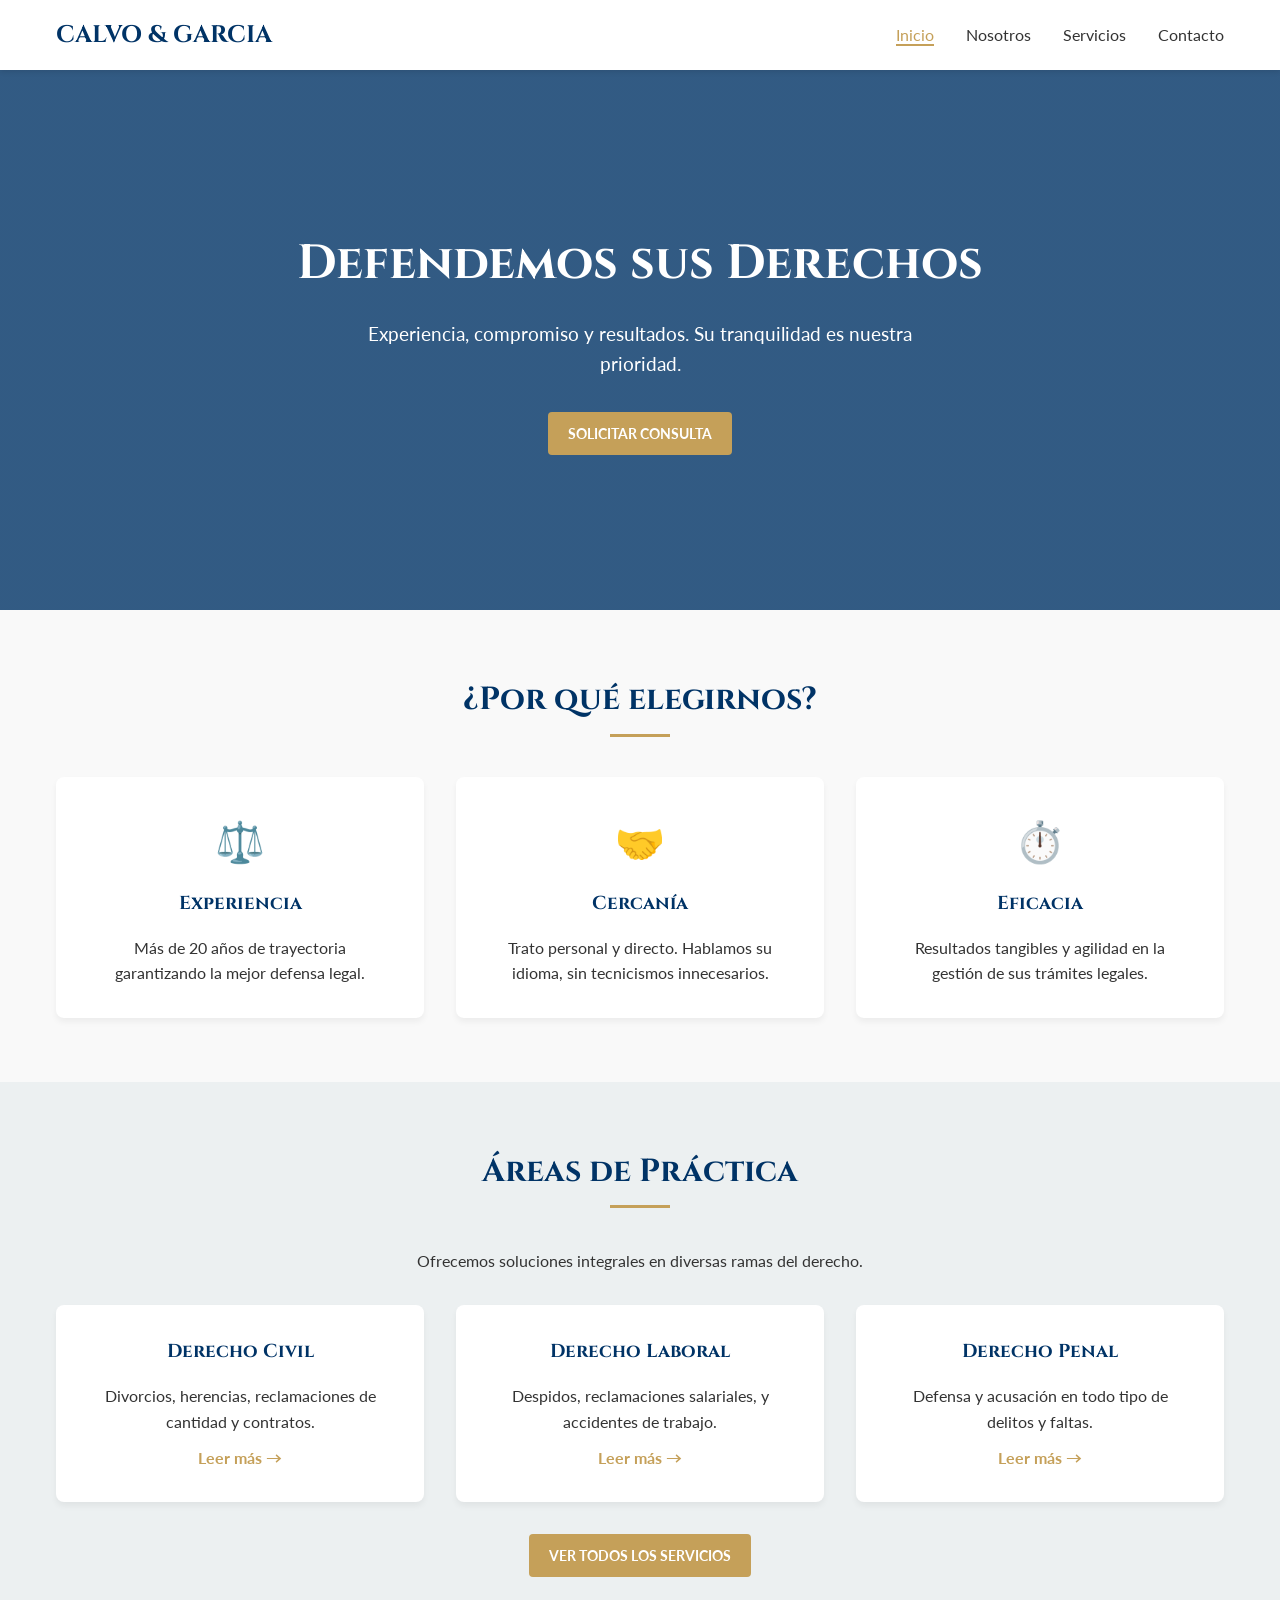
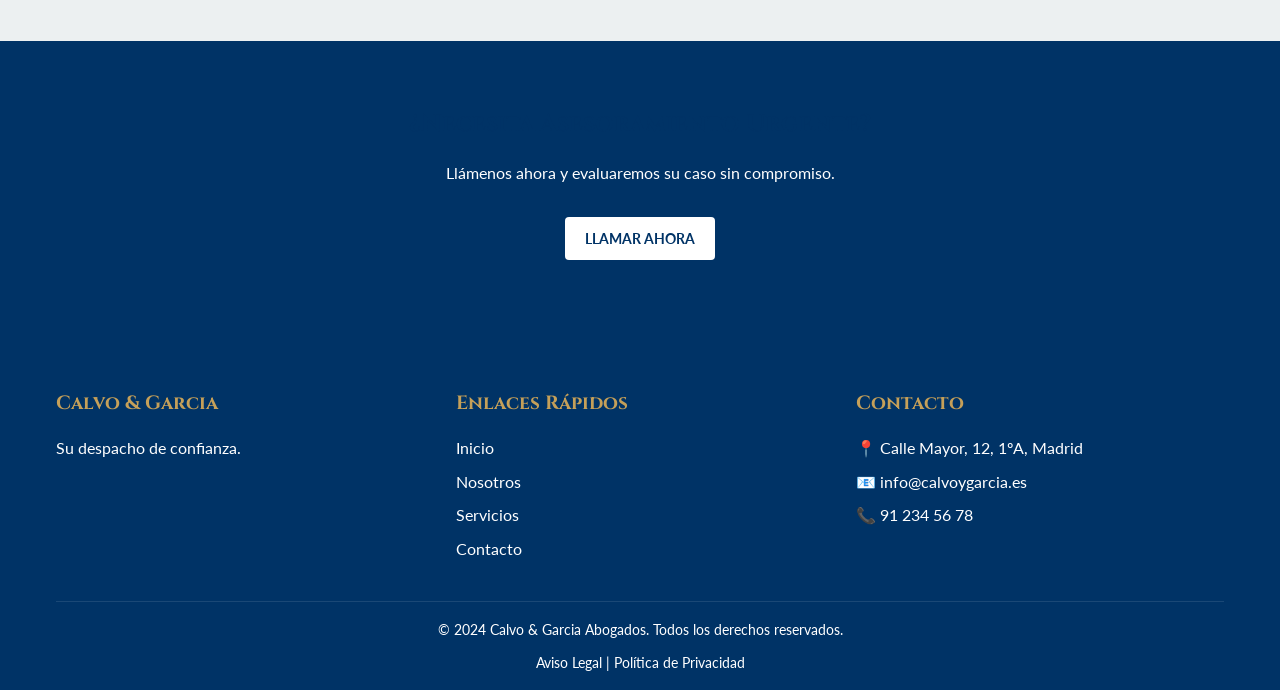
==== index.html @ b7dfd1fe "Primer commit" ====
<!DOCTYPE html>
<html lang="es">
<head>
    <meta charset="UTF-8">
    <meta name="viewport" content="width=device-width, initial-scale=1.0">
    <meta name="description" content="Calvo & Garcia Abogados. Despacho de abogados experto en derecho civil, penal y laboral. Defendemos sus derechos con profesionalidad y cercanía.">
    <title>Calvo & Garcia Abogados | Inicio</title>
    <!-- Google Fonts -->
    <link href="https://fonts.googleapis.com/css2?family=Cinzel:wght@400;700&family=Lato:wght@400;700&display=swap" rel="stylesheet">
    <link rel="stylesheet" href="css/style.css">
</head>
<body>

    <header>
        <div class="container">
            <nav role="navigation">
                <div class="logo">
                    <a href="index.html">CALVO & GARCIA</a>
                </div>
                <ul class="nav-links">
                    <li><a href="index.html" class="active">Inicio</a></li>
                    <li><a href="about.html">Nosotros</a></li>
                    <li><a href="services.html">Servicios</a></li>
                    <li><a href="contact.html">Contacto</a></li>
                </ul>
            </nav>
        </div>
    </header>

    <main>
        <!-- Hero Section -->
        <section class="hero">
            <div class="container">
                <h1>Defendemos sus Derechos</h1>
                <p>Experiencia, compromiso y resultados. Su tranquilidad es nuestra prioridad.</p>
                <a href="contact.html" class="btn">Solicitar Consulta</a>
            </div>
        </section>

        <!-- Value Proposition / About Teaser -->
        <section id="nosotros">
            <div class="container">
                <h2 class="section-title">¿Por qué elegirnos?</h2>
                <div class="services-grid">
                    <div class="service-card">
                        <div class="service-icon">⚖️</div>
                        <h3>Experiencia</h3>
                        <p>Más de 20 años de trayectoria garantizando la mejor defensa legal.</p>
                    </div>
                    <div class="service-card">
                        <div class="service-icon">🤝</div>
                        <h3>Cercanía</h3>
                        <p>Trato personal y directo. Hablamos su idioma, sin tecnicismos innecesarios.</p>
                    </div>
                    <div class="service-card">
                        <div class="service-icon">⏱️</div>
                        <h3>Eficacia</h3>
                        <p>Resultados tangibles y agilidad en la gestión de sus trámites legales.</p>
                    </div>
                </div>
            </div>
        </section>

        <!-- Featured Services -->
        <section id="servicios" style="background-color: var(--light-grey);">
            <div class="container">
                <h2 class="section-title">Áreas de Práctica</h2>
                <p style="text-align: center; margin-bottom: var(--spacing-lg);">Ofrecemos soluciones integrales en diversas ramas del derecho.</p>
                
                <div class="services-grid">
                    <article class="service-card">
                        <h3>Derecho Civil</h3>
                        <p>Divorcios, herencias, reclamaciones de cantidad y contratos.</p>
                        <a href="services.html#civil" style="color: var(--secondary-color); font-weight: bold; margin-top: 10px; display: inline-block;">Leer más &rarr;</a>
                    </article>
                    <article class="service-card">
                        <h3>Derecho Laboral</h3>
                        <p>Despidos, reclamaciones salariales, y accidentes de trabajo.</p>
                        <a href="services.html#laboral" style="color: var(--secondary-color); font-weight: bold; margin-top: 10px; display: inline-block;">Leer más &rarr;</a>
                    </article>
                    <article class="service-card">
                        <h3>Derecho Penal</h3>
                        <p>Defensa y acusación en todo tipo de delitos y faltas.</p>
                        <a href="services.html#penal" style="color: var(--secondary-color); font-weight: bold; margin-top: 10px; display: inline-block;">Leer más &rarr;</a>
                    </article>
                </div>
                <div style="text-align: center; margin-top: var(--spacing-lg);">
                    <a href="services.html" class="btn">Ver todos los servicios</a>
                </div>
            </div>
        </section>

        <!-- CTA Call -->
        <section style="background-color: var(--primary-color); color: var(--white); text-align: center;">
            <div class="container">
                <h2>¿Necesita Asesoramiento Urgente?</h2>
                <p style="margin-bottom: var(--spacing-lg);">Llámenos ahora y evaluaremos su caso sin compromiso.</p>
                <a href="tel:+34900000000" class="btn" style="background-color: var(--white); color: var(--primary-color);">Llamar Ahora</a>
            </div>
        </section>
    </main>

    <footer>
        <div class="container">
            <div class="footer-content">
                <div class="footer-column">
                    <h3>Calvo & Garcia</h3>
                    <p>Su despacho de confianza.</p>
                </div>
                <div class="footer-column">
                    <h3>Enlaces Rápidos</h3>
                    <ul>
                        <li><a href="index.html">Inicio</a></li>
                        <li><a href="about.html">Nosotros</a></li>
                        <li><a href="services.html">Servicios</a></li>
                        <li><a href="contact.html">Contacto</a></li>
                    </ul>
                </div>
                <div class="footer-column">
                    <h3>Contacto</h3>
                    <ul>
                        <li>📍 Calle Mayor, 12, 1ºA, Madrid</li>
                        <li>📧 info@calvoygarcia.es</li>
                        <li>📞 91 234 56 78</li>
                    </ul>
                </div>
            </div>
            <div class="footer-bottom">
                <p>&copy; 2024 Calvo & Garcia Abogados. Todos los derechos reservados.</p>
                <div style="margin-top: 10px;">
                    <a href="legal.html">Aviso Legal</a> | <a href="legal.html#privacidad">Política de Privacidad</a>
                </div>
            </div>
        </div>
    </footer>

</body>
</html>
---- css/style.css ----
:root {
    /* Colors */
    --primary-color: #003366; /* Azul Marino */
    --secondary-color: #C5A059; /* Dorado/Ocre */
    --bg-color: #F9F9F9;
    --text-color: #333333;
    --white: #ffffff;
    --light-grey: #ecf0f1;

    /* Typography */
    --font-heading: 'Cinzel', serif;
    --font-body: 'Lato', sans-serif;

    /* Spacing */
    --spacing-sm: 8px;
    --spacing-md: 16px;
    --spacing-lg: 32px;
    --spacing-xl: 64px;
}

/* Reset & Base Styles */
* {
    box-sizing: border-box;
    margin: 0;
    padding: 0;
}

body {
    font-family: var(--font-body);
    background-color: var(--bg-color);
    color: var(--text-color);
    line-height: 1.6;
}

h1, h2, h3, h4, h5, h6 {
    font-family: var(--font-heading);
    color: var(--primary-color);
    margin-bottom: var(--spacing-md);
}

a {
    text-decoration: none;
    color: inherit;
    transition: color 0.3s ease;
}

ul {
    list-style: none;
}

img {
    max-width: 100%;
    height: auto;
    display: block;
}

/* Utility Classes */
.container {
    max-width: 1200px;
    margin: 0 auto;
    padding: 0 var(--spacing-md);
}

.btn {
    display: inline-block;
    padding: 10px 20px;
    background-color: var(--secondary-color);
    color: var(--white);
    border-radius: 4px;
    font-weight: bold;
    text-transform: uppercase;
    font-size: 0.9rem;
}

.btn:hover {
    background-color: #b08d4e;
}

/* Header & Nav */
header {
    background-color: var(--white);
    box-shadow: 0 2px 5px rgba(0,0,0,0.1);
    position: sticky;
    top: 0;
    z-index: 1000;
}

nav {
    display: flex;
    justify-content: space-between;
    align-items: center;
    padding: var(--spacing-md) 0;
}

.logo {
    font-family: var(--font-heading);
    font-size: 1.5rem;
    font-weight: bold;
    color: var(--primary-color);
}

.nav-links {
    display: flex;
    gap: var(--spacing-lg);
}

.nav-links a:hover, .nav-links a.active {
    color: var(--secondary-color);
    border-bottom: 2px solid var(--secondary-color);
}

/* Hero Section */
.hero {
    background: linear-gradient(rgba(0, 51, 102, 0.8), rgba(0, 51, 102, 0.8)), url('../img/office-bg.jpg');
    background-size: cover;
    background-position: center;
    color: var(--white);
    text-align: center;
    padding: 100px 0;
    min-height: 60vh;
    display: flex;
    align-items: center;
    justify-content: center;
}

.hero h1 {
    color: var(--white);
    font-size: 3rem;
    margin-bottom: var(--spacing-md);
}

.hero p {
    font-size: 1.2rem;
    margin-bottom: var(--spacing-lg);
    max-width: 600px;
    margin-left: auto;
    margin-right: auto;
}

/* Sections General */
section {
    padding: var(--spacing-xl) 0;
}

.section-title {
    text-align: center;
    font-size: 2rem;
    margin-bottom: var(--spacing-lg);
    position: relative;
    padding-bottom: var(--spacing-sm);
}

.section-title::after {
    content: '';
    display: block;
    width: 60px;
    height: 3px;
    background-color: var(--secondary-color);
    margin: var(--spacing-sm) auto 0;
}

/* Services Grid */
.services-grid {
    display: grid;
    grid-template-columns: repeat(auto-fit, minmax(300px, 1fr));
    gap: var(--spacing-lg);
}

.service-card {
    background: var(--white);
    padding: var(--spacing-lg);
    border-radius: 8px;
    box-shadow: 0 4px 6px rgba(0,0,0,0.05);
    text-align: center;
    transition: transform 0.3s ease;
}

.service-card:hover {
    transform: translateY(-5px);
}

.service-icon {
    font-size: 2.5rem;
    color: var(--secondary-color);
    margin-bottom: var(--spacing-md);
}

/* Footer */
footer {
    background-color: var(--primary-color);
    color: var(--white);
    padding: var(--spacing-xl) 0 var(--spacing-md);
    margin-top: auto;
}

.footer-content {
    display: grid;
    grid-template-columns: repeat(auto-fit, minmax(200px, 1fr));
    gap: var(--spacing-lg);
    margin-bottom: var(--spacing-lg);
}

.footer-column h3 {
    color: var(--secondary-color);
    font-size: 1.2rem;
}

.footer-column ul li {
    margin-bottom: var(--spacing-sm);
}

.footer-bottom {
    text-align: center;
    padding-top: var(--spacing-md);
    border-top: 1px solid rgba(255,255,255,0.1);
    font-size: 0.9rem;
}

/* Breadcrumbs */
.breadcrumbs {
    padding: var(--spacing-md) 0;
    font-size: 0.9rem;
    color: #666;
    background-color: var(--light-grey);
}

.breadcrumbs a {
    color: var(--primary-color);
}

.breadcrumbs span {
    margin: 0 var(--spacing-sm);
}

/* Responsive utilities */
@media (max-width: 768px) {
    .nav-links {
        display: none; /* Mobile menu to be implemented if JS allowed, else stack */
    }
    
    .hero h1 {
        font-size: 2rem;
    }
}
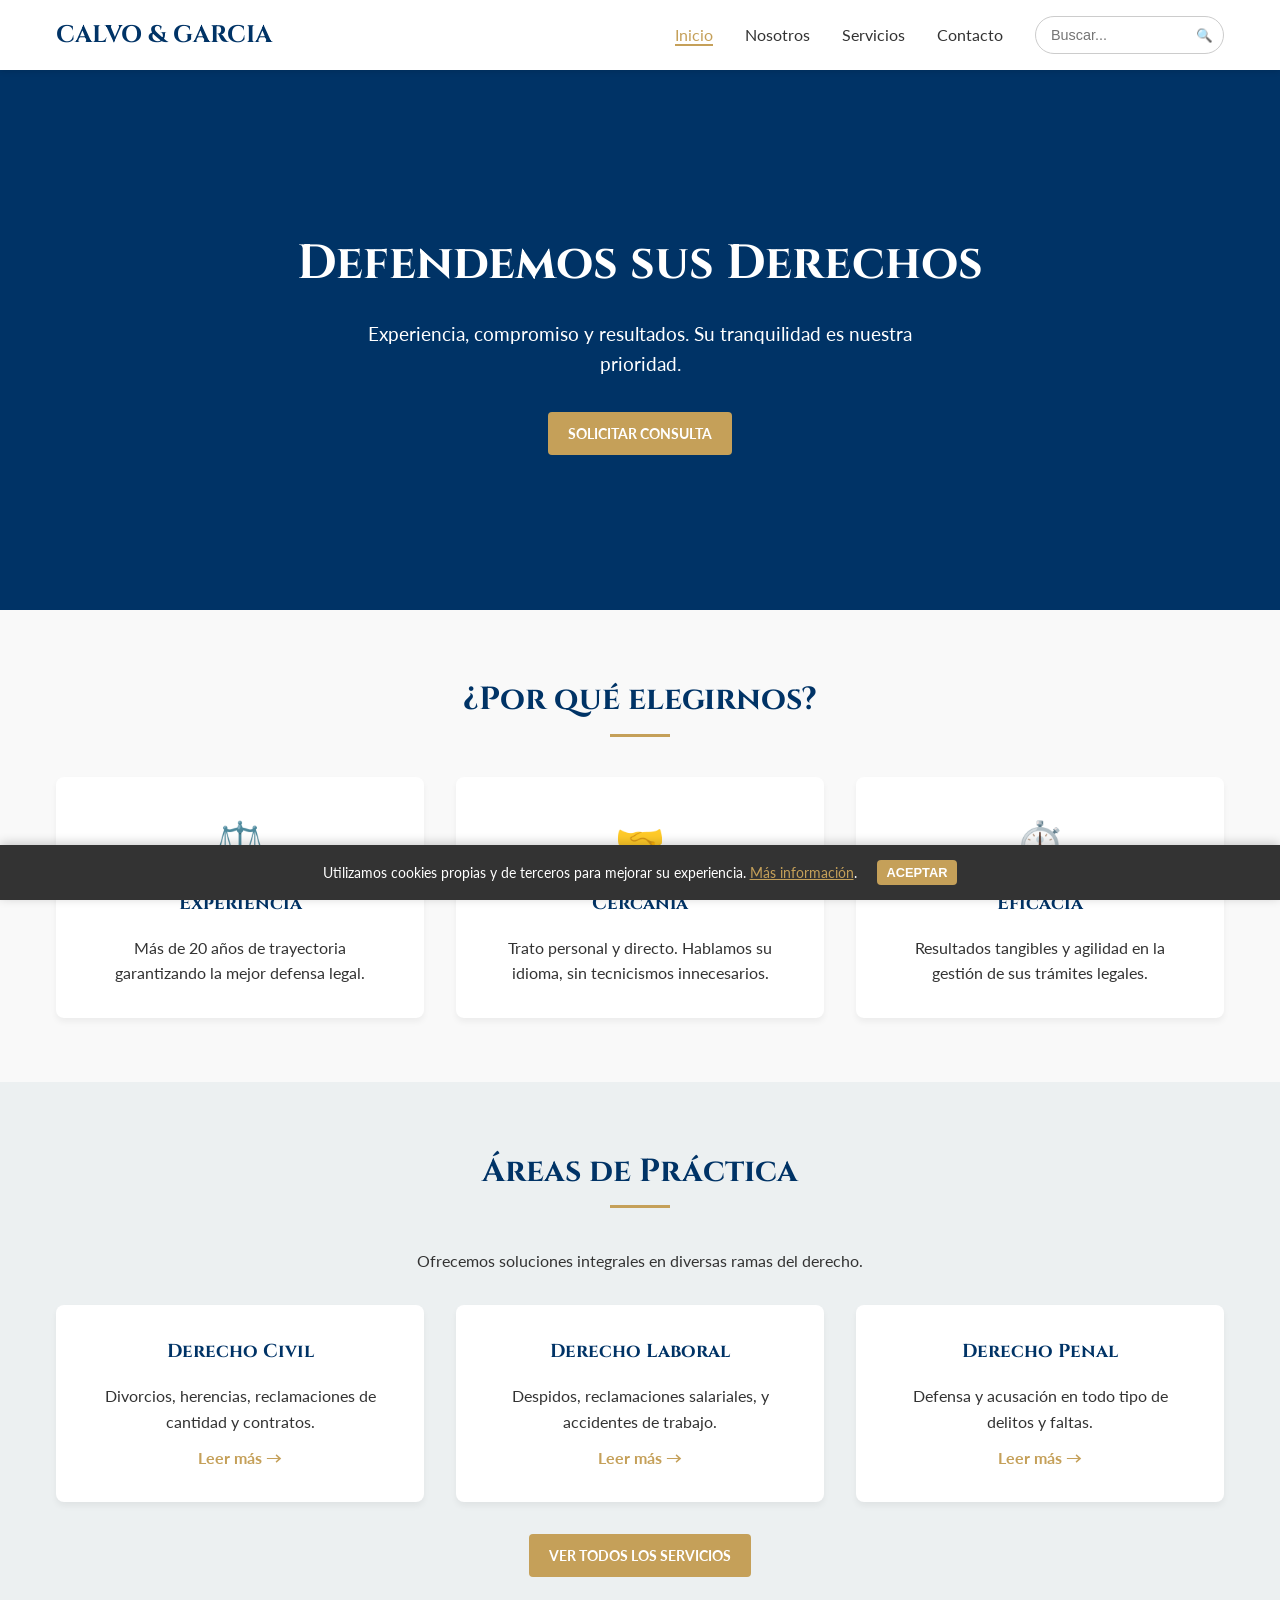
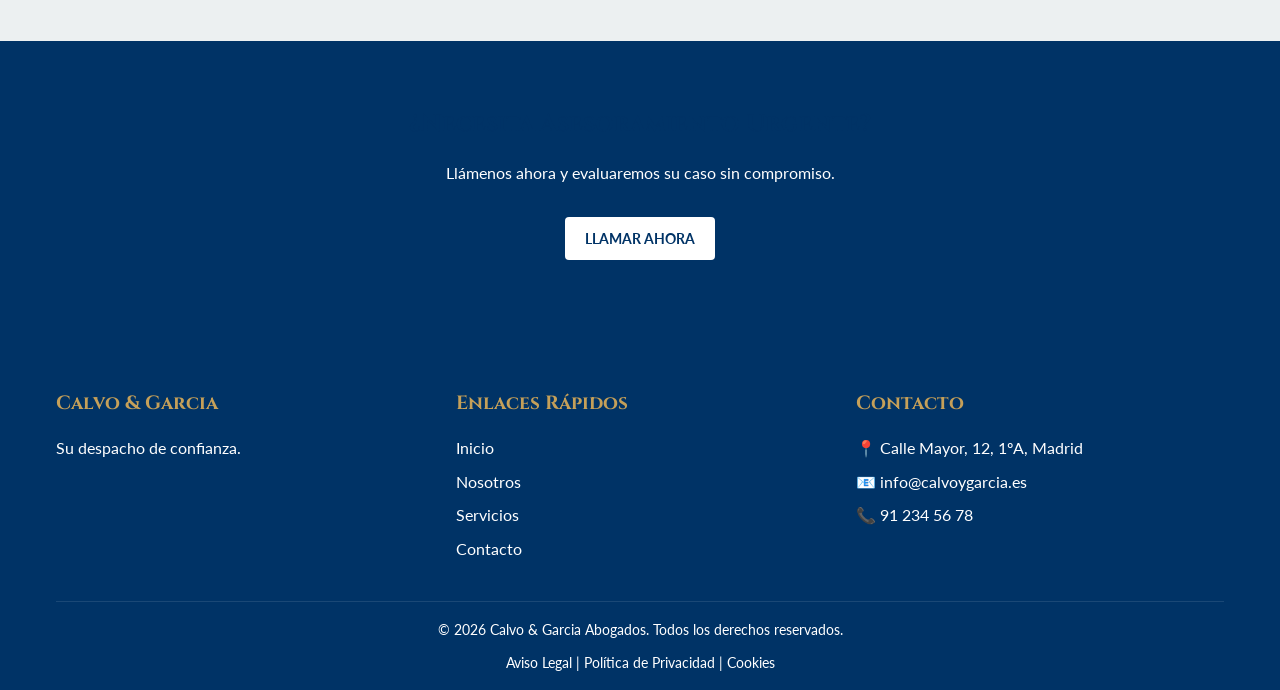
==== commit cca5ae97: "Segundo commit" ====
--- a/index.html
+++ b/index.html
@@ -1,14 +1,18 @@
 <!DOCTYPE html>
 <html lang="es">
+
 <head>
     <meta charset="UTF-8">
     <meta name="viewport" content="width=device-width, initial-scale=1.0">
-    <meta name="description" content="Calvo & Garcia Abogados. Despacho de abogados experto en derecho civil, penal y laboral. Defendemos sus derechos con profesionalidad y cercanía.">
+    <meta name="description"
+        content="Calvo & Garcia Abogados. Despacho de abogados experto en derecho civil, penal y laboral en Madrid. Primera consulta gratuita.">
     <title>Calvo & Garcia Abogados | Inicio</title>
     <!-- Google Fonts -->
-    <link href="https://fonts.googleapis.com/css2?family=Cinzel:wght@400;700&family=Lato:wght@400;700&display=swap" rel="stylesheet">
+    <link href="https://fonts.googleapis.com/css2?family=Cinzel:wght@400;700&family=Lato:wght@400;700&display=swap"
+        rel="stylesheet">
     <link rel="stylesheet" href="css/style.css">
 </head>
+
 <body>
 
     <header>
@@ -22,6 +26,11 @@
                     <li><a href="about.html">Nosotros</a></li>
                     <li><a href="services.html">Servicios</a></li>
                     <li><a href="contact.html">Contacto</a></li>
+                    <!-- Buscador Visual -->
+                    <li class="search-box">
+                        <input type="text" placeholder="Buscar...">
+                        <button type="button" aria-label="Buscar">🔍</button>
+                    </li>
                 </ul>
             </nav>
         </div>
@@ -65,23 +74,30 @@
         <section id="servicios" style="background-color: var(--light-grey);">
             <div class="container">
                 <h2 class="section-title">Áreas de Práctica</h2>
-                <p style="text-align: center; margin-bottom: var(--spacing-lg);">Ofrecemos soluciones integrales en diversas ramas del derecho.</p>
-                
+                <p style="text-align: center; margin-bottom: var(--spacing-lg);">Ofrecemos soluciones integrales en
+                    diversas ramas del derecho.</p>
+
                 <div class="services-grid">
                     <article class="service-card">
                         <h3>Derecho Civil</h3>
                         <p>Divorcios, herencias, reclamaciones de cantidad y contratos.</p>
-                        <a href="services.html#civil" style="color: var(--secondary-color); font-weight: bold; margin-top: 10px; display: inline-block;">Leer más &rarr;</a>
+                        <a href="services.html#civil"
+                            style="color: var(--secondary-color); font-weight: bold; margin-top: 10px; display: inline-block;">Leer
+                            más &rarr;</a>
                     </article>
                     <article class="service-card">
                         <h3>Derecho Laboral</h3>
                         <p>Despidos, reclamaciones salariales, y accidentes de trabajo.</p>
-                        <a href="services.html#laboral" style="color: var(--secondary-color); font-weight: bold; margin-top: 10px; display: inline-block;">Leer más &rarr;</a>
+                        <a href="services.html#laboral"
+                            style="color: var(--secondary-color); font-weight: bold; margin-top: 10px; display: inline-block;">Leer
+                            más &rarr;</a>
                     </article>
                     <article class="service-card">
                         <h3>Derecho Penal</h3>
                         <p>Defensa y acusación en todo tipo de delitos y faltas.</p>
-                        <a href="services.html#penal" style="color: var(--secondary-color); font-weight: bold; margin-top: 10px; display: inline-block;">Leer más &rarr;</a>
+                        <a href="services.html#penal"
+                            style="color: var(--secondary-color); font-weight: bold; margin-top: 10px; display: inline-block;">Leer
+                            más &rarr;</a>
                     </article>
                 </div>
                 <div style="text-align: center; margin-top: var(--spacing-lg);">
@@ -95,7 +111,8 @@
             <div class="container">
                 <h2>¿Necesita Asesoramiento Urgente?</h2>
                 <p style="margin-bottom: var(--spacing-lg);">Llámenos ahora y evaluaremos su caso sin compromiso.</p>
-                <a href="tel:+34900000000" class="btn" style="background-color: var(--white); color: var(--primary-color);">Llamar Ahora</a>
+                <a href="tel:+34900000000" class="btn"
+                    style="background-color: var(--white); color: var(--primary-color);">Llamar Ahora</a>
             </div>
         </section>
     </main>
@@ -126,13 +143,39 @@
                 </div>
             </div>
             <div class="footer-bottom">
-                <p>&copy; 2024 Calvo & Garcia Abogados. Todos los derechos reservados.</p>
+                <p>&copy; 2026 Calvo & Garcia Abogados. Todos los derechos reservados.</p>
                 <div style="margin-top: 10px;">
-                    <a href="legal.html">Aviso Legal</a> | <a href="legal.html#privacidad">Política de Privacidad</a>
+                    <a href="legal.html">Aviso Legal</a> | <a href="legal.html#privacidad">Política de Privacidad</a> |
+                    <a href="legal.html#cookies">Cookies</a>
                 </div>
             </div>
         </div>
     </footer>
 
+    <!-- Banner de Cookies -->
+    <div id="cookie-banner" class="cookie-banner">
+        <p>Utilizamos cookies propias y de terceros para mejorar su experiencia. <a href="legal.html#cookies">Más
+                información</a>.</p>
+        <button id="accept-cookies" class="btn btn-sm">Aceptar</button>
+    </div>
+
+    <script>
+        // Script para interactuar con el banner de cookies (simulado)
+        document.addEventListener('DOMContentLoaded', function () {
+            const banner = document.getElementById('cookie-banner');
+            const acceptBtn = document.getElementById('accept-cookies');
+
+            // Comprobar si ya se aceptaron (simulación con localStorage)
+            if (localStorage.getItem('cookiesAccepted') === 'true') {
+                banner.style.display = 'none';
+            }
+
+            acceptBtn.addEventListener('click', function () {
+                banner.style.display = 'none';
+                localStorage.setItem('cookiesAccepted', 'true');
+            });
+        });
+    </script>
 </body>
-</html>
+
+</html>
--- a/css/style.css
+++ b/css/style.css
@@ -1,11 +1,14 @@
 :root {
     /* Colors */
-    --primary-color: #003366; /* Azul Marino */
-    --secondary-color: #C5A059; /* Dorado/Ocre */
+    --primary-color: #003366;
+    /* Azul Marino */
+    --secondary-color: #C5A059;
+    /* Dorado/Ocre */
     --bg-color: #F9F9F9;
     --text-color: #333333;
     --white: #ffffff;
     --light-grey: #ecf0f1;
+    --dark-grey: #333;
 
     /* Typography */
     --font-heading: 'Cinzel', serif;
@@ -30,9 +33,17 @@
     background-color: var(--bg-color);
     color: var(--text-color);
     line-height: 1.6;
-}
-
-h1, h2, h3, h4, h5, h6 {
+    display: flex;
+    flex-direction: column;
+    min-height: 100vh;
+}
+
+h1,
+h2,
+h3,
+h4,
+h5,
+h6 {
     font-family: var(--font-heading);
     color: var(--primary-color);
     margin-bottom: var(--spacing-md);
@@ -66,20 +77,27 @@
     padding: 10px 20px;
     background-color: var(--secondary-color);
     color: var(--white);
+    border: none;
     border-radius: 4px;
     font-weight: bold;
     text-transform: uppercase;
     font-size: 0.9rem;
+    cursor: pointer;
 }
 
 .btn:hover {
     background-color: #b08d4e;
+}
+
+.btn-sm {
+    padding: 5px 10px;
+    font-size: 0.8rem;
 }
 
 /* Header & Nav */
 header {
     background-color: var(--white);
-    box-shadow: 0 2px 5px rgba(0,0,0,0.1);
+    box-shadow: 0 2px 5px rgba(0, 0, 0, 0.1);
     position: sticky;
     top: 0;
     z-index: 1000;
@@ -102,16 +120,48 @@
 .nav-links {
     display: flex;
     gap: var(--spacing-lg);
-}
-
-.nav-links a:hover, .nav-links a.active {
+    align-items: center;
+}
+
+.nav-links a.active {
     color: var(--secondary-color);
     border-bottom: 2px solid var(--secondary-color);
+}
+
+.nav-links a:hover {
+    color: var(--secondary-color);
+}
+
+/* Search Bar (Visual Only) */
+.search-box {
+    display: flex;
+    align-items: center;
+    border: 1px solid #ccc;
+    border-radius: 20px;
+    padding: 5px 10px;
+    background-color: var(--white);
+}
+
+.search-box input {
+    border: none;
+    outline: none;
+    padding: 5px;
+    font-size: 0.9rem;
+    width: 150px;
+}
+
+.search-box button {
+    background: none;
+    border: none;
+    cursor: pointer;
+    color: var(--primary-color);
 }
 
 /* Hero Section */
 .hero {
     background: linear-gradient(rgba(0, 51, 102, 0.8), rgba(0, 51, 102, 0.8)), url('../img/office-bg.jpg');
+    background-color: var(--primary-color);
+    /* Fallback */
     background-size: cover;
     background-position: center;
     color: var(--white);
@@ -170,7 +220,7 @@
     background: var(--white);
     padding: var(--spacing-lg);
     border-radius: 8px;
-    box-shadow: 0 4px 6px rgba(0,0,0,0.05);
+    box-shadow: 0 4px 6px rgba(0, 0, 0, 0.05);
     text-align: center;
     transition: transform 0.3s ease;
 }
@@ -212,7 +262,7 @@
 .footer-bottom {
     text-align: center;
     padding-top: var(--spacing-md);
-    border-top: 1px solid rgba(255,255,255,0.1);
+    border-top: 1px solid rgba(255, 255, 255, 0.1);
     font-size: 0.9rem;
 }
 
@@ -232,13 +282,47 @@
     margin: 0 var(--spacing-sm);
 }
 
+/* Cookie Banner */
+.cookie-banner {
+    position: fixed;
+    bottom: 0;
+    left: 0;
+    width: 100%;
+    background-color: var(--dark-grey);
+    color: var(--white);
+    padding: 15px;
+    text-align: center;
+    display: flex;
+    justify-content: center;
+    align-items: center;
+    gap: 20px;
+    z-index: 9999;
+    box-shadow: 0 -2px 10px rgba(0, 0, 0, 0.2);
+}
+
+.cookie-banner p {
+    font-size: 0.9rem;
+    margin: 0;
+}
+
+.cookie-banner a {
+    color: var(--secondary-color);
+    text-decoration: underline;
+}
+
 /* Responsive utilities */
 @media (max-width: 768px) {
     .nav-links {
-        display: none; /* Mobile menu to be implemented if JS allowed, else stack */
+        display: none;
+        /* In a real project, we'd add a toggle here */
     }
-    
+
     .hero h1 {
         font-size: 2rem;
     }
-}
+
+    .cookie-banner {
+        flex-direction: column;
+        gap: 10px;
+    }
+}
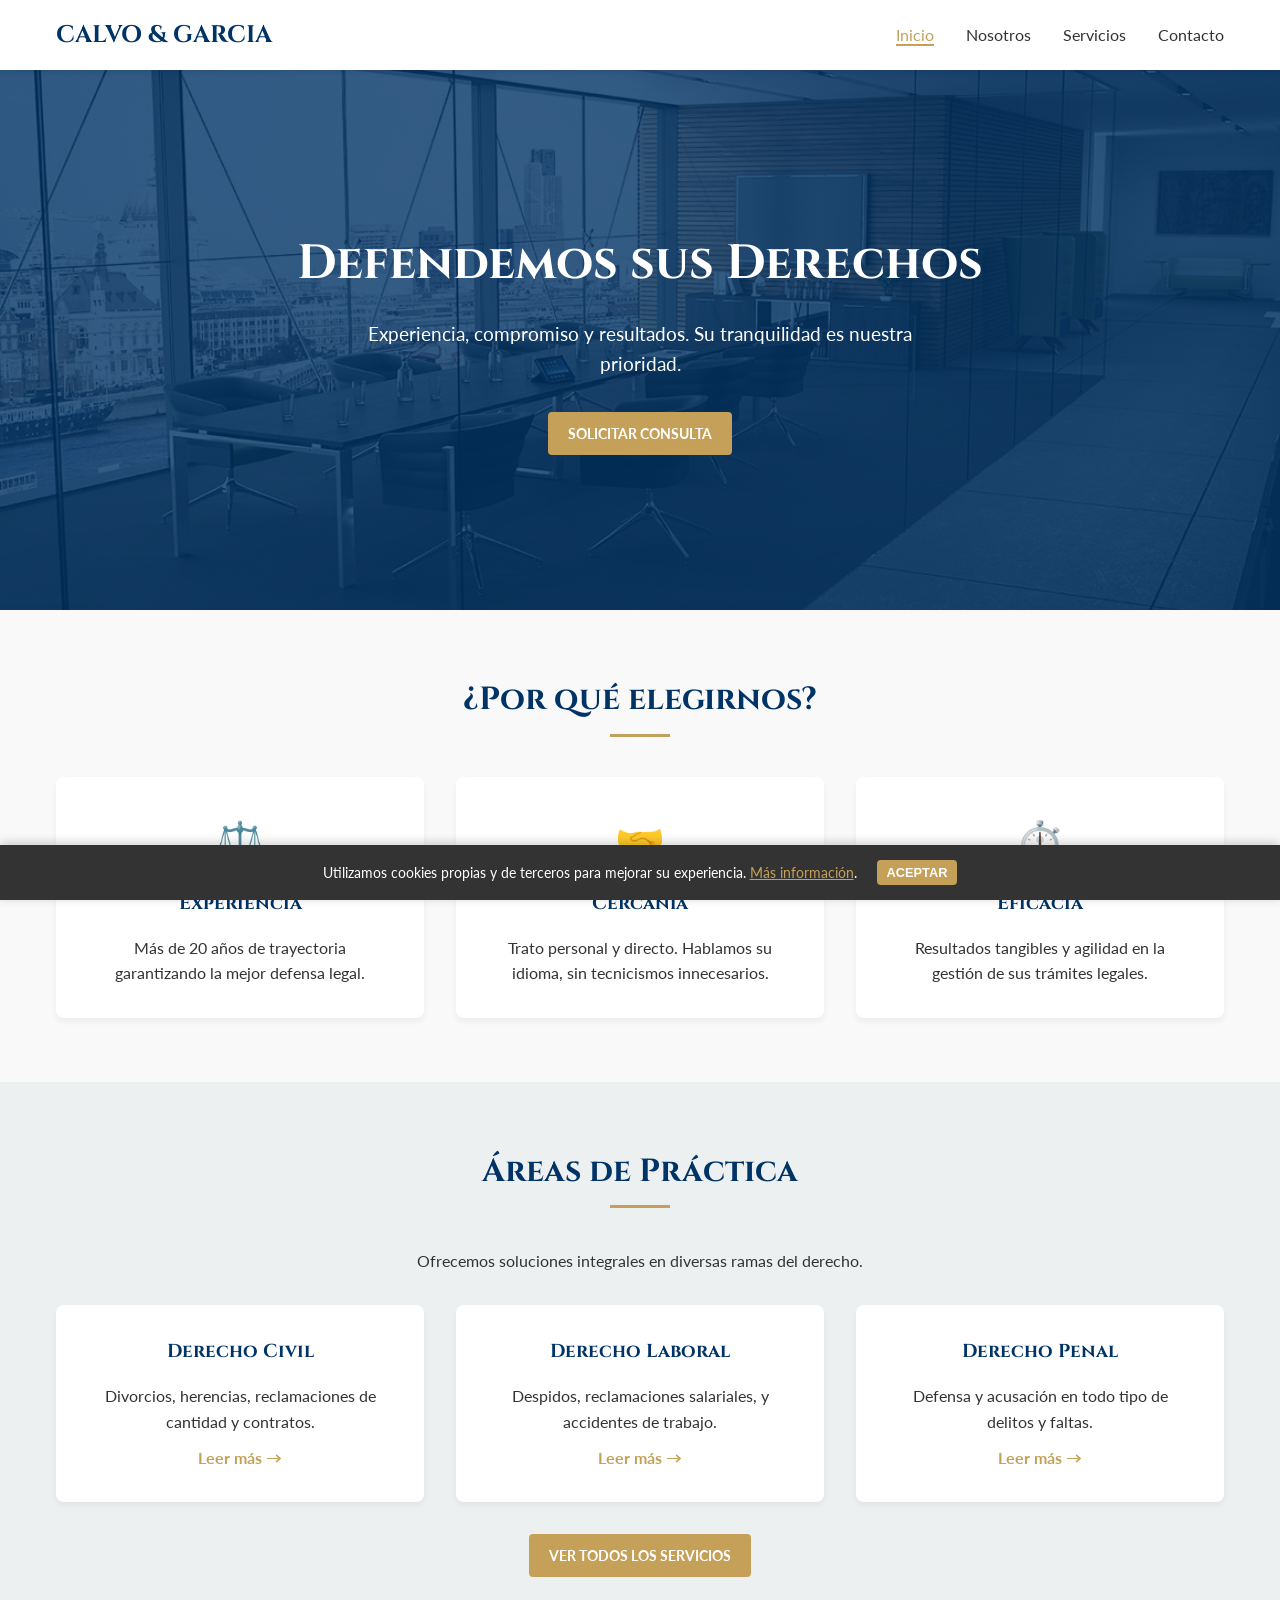
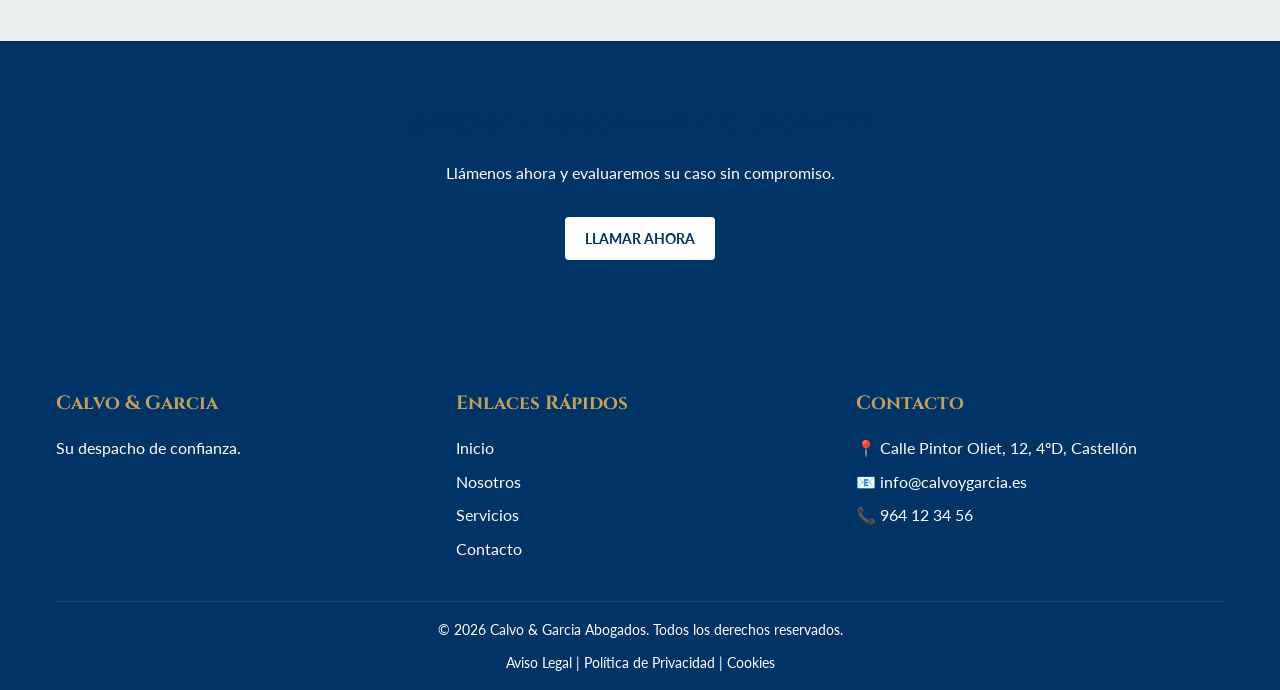
==== commit 3156609a: "Ultimos cambios y solucionando errores de logica" ====
--- a/index.html
+++ b/index.html
@@ -25,12 +25,7 @@
                     <li><a href="index.html" class="active">Inicio</a></li>
                     <li><a href="about.html">Nosotros</a></li>
                     <li><a href="services.html">Servicios</a></li>
-                    <li><a href="contact.html">Contacto</a></li>
-                    <!-- Buscador Visual -->
-                    <li class="search-box">
-                        <input type="text" placeholder="Buscar...">
-                        <button type="button" aria-label="Buscar">🔍</button>
-                    </li>
+                    <li><a href="contact.php">Contacto</a></li>
                 </ul>
             </nav>
         </div>
@@ -42,7 +37,7 @@
             <div class="container">
                 <h1>Defendemos sus Derechos</h1>
                 <p>Experiencia, compromiso y resultados. Su tranquilidad es nuestra prioridad.</p>
-                <a href="contact.html" class="btn">Solicitar Consulta</a>
+                <a href="contact.php" class="btn">Solicitar Consulta</a>
             </div>
         </section>
 
@@ -130,15 +125,15 @@
                         <li><a href="index.html">Inicio</a></li>
                         <li><a href="about.html">Nosotros</a></li>
                         <li><a href="services.html">Servicios</a></li>
-                        <li><a href="contact.html">Contacto</a></li>
+                        <li><a href="contact.php">Contacto</a></li>
                     </ul>
                 </div>
                 <div class="footer-column">
                     <h3>Contacto</h3>
                     <ul>
-                        <li>📍 Calle Mayor, 12, 1ºA, Madrid</li>
+                        <li>📍 Calle Pintor Oliet, 12, 4ºD, Castellón</li>
                         <li>📧 info@calvoygarcia.es</li>
-                        <li>📞 91 234 56 78</li>
+                        <li>📞 964 12 34 56</li>
                     </ul>
                 </div>
             </div>
--- a/css/style.css
+++ b/css/style.css
@@ -159,7 +159,7 @@
 
 /* Hero Section */
 .hero {
-    background: linear-gradient(rgba(0, 51, 102, 0.8), rgba(0, 51, 102, 0.8)), url('../img/office-bg.jpg');
+    background: linear-gradient(rgba(0, 51, 102, 0.8), rgba(0, 51, 102, 0.8)), url('../img/oficina-abogado.jpg');
     background-color: var(--primary-color);
     /* Fallback */
     background-size: cover;
